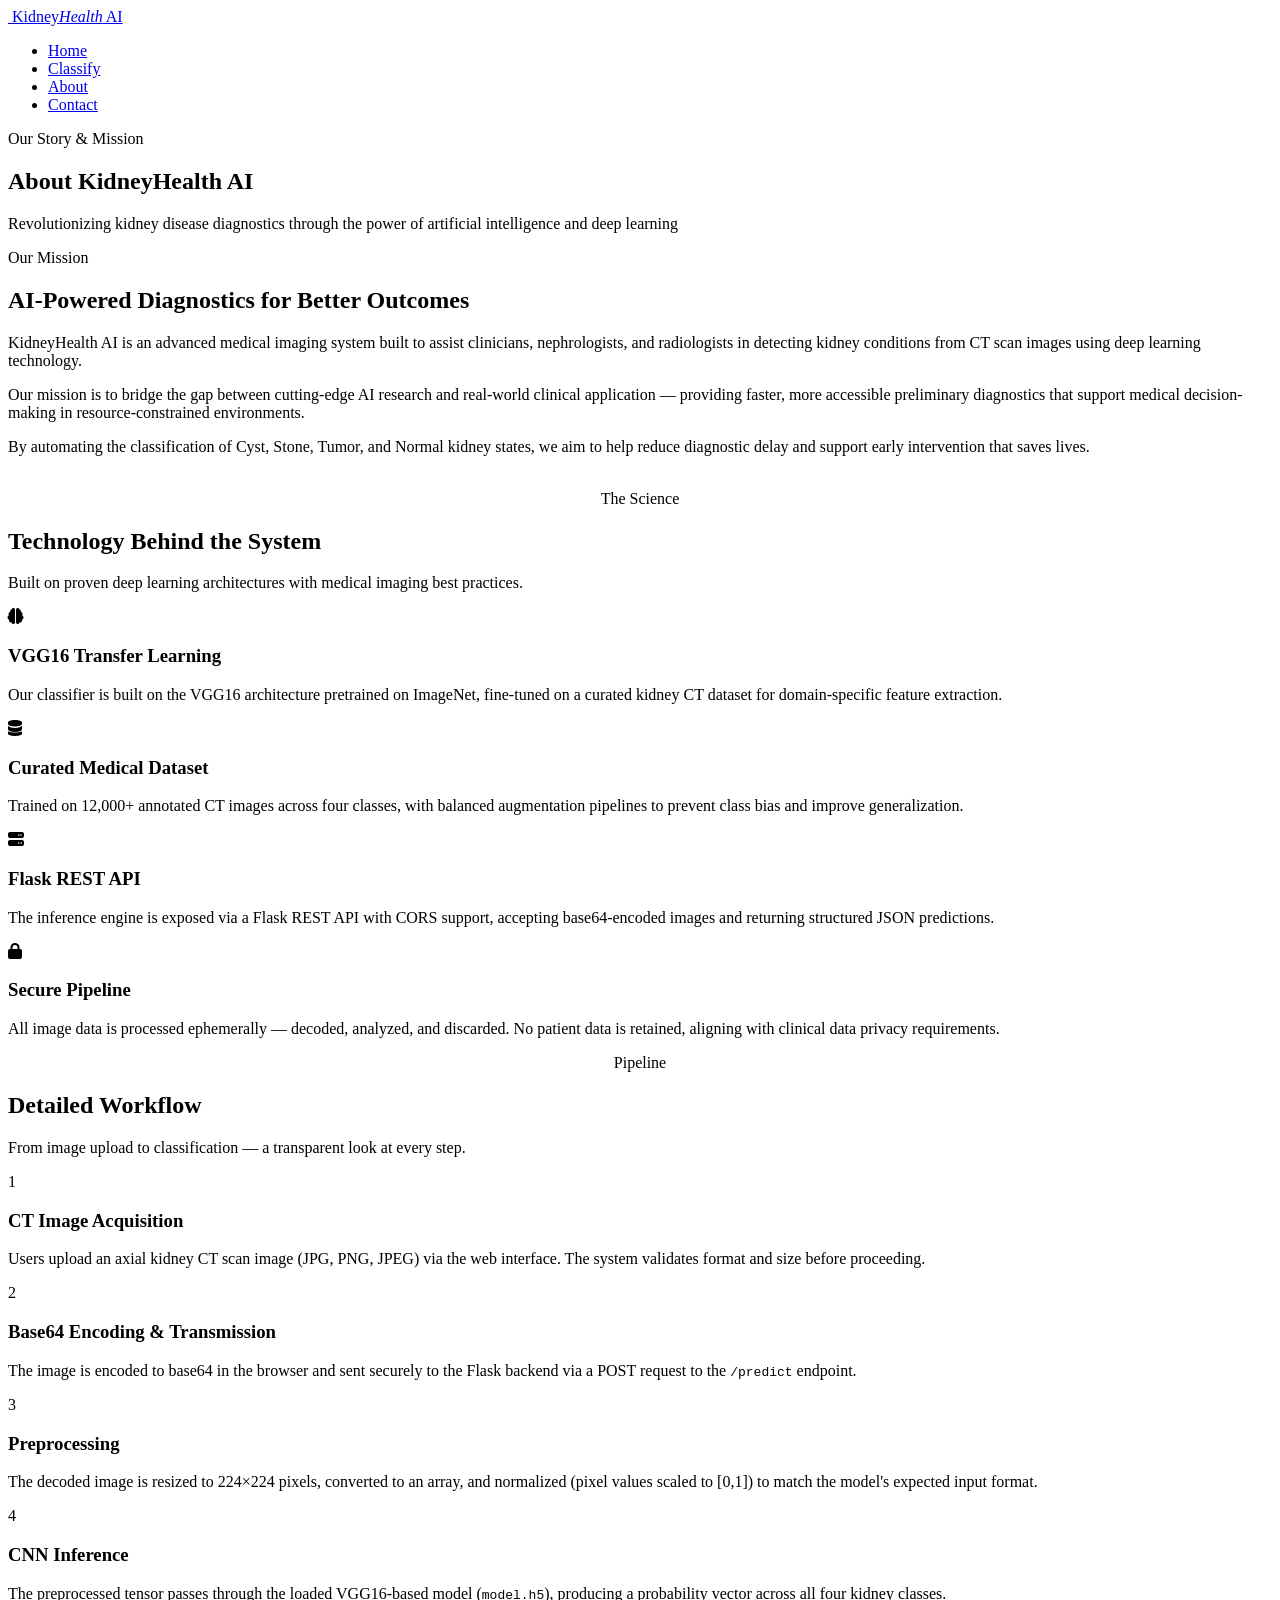
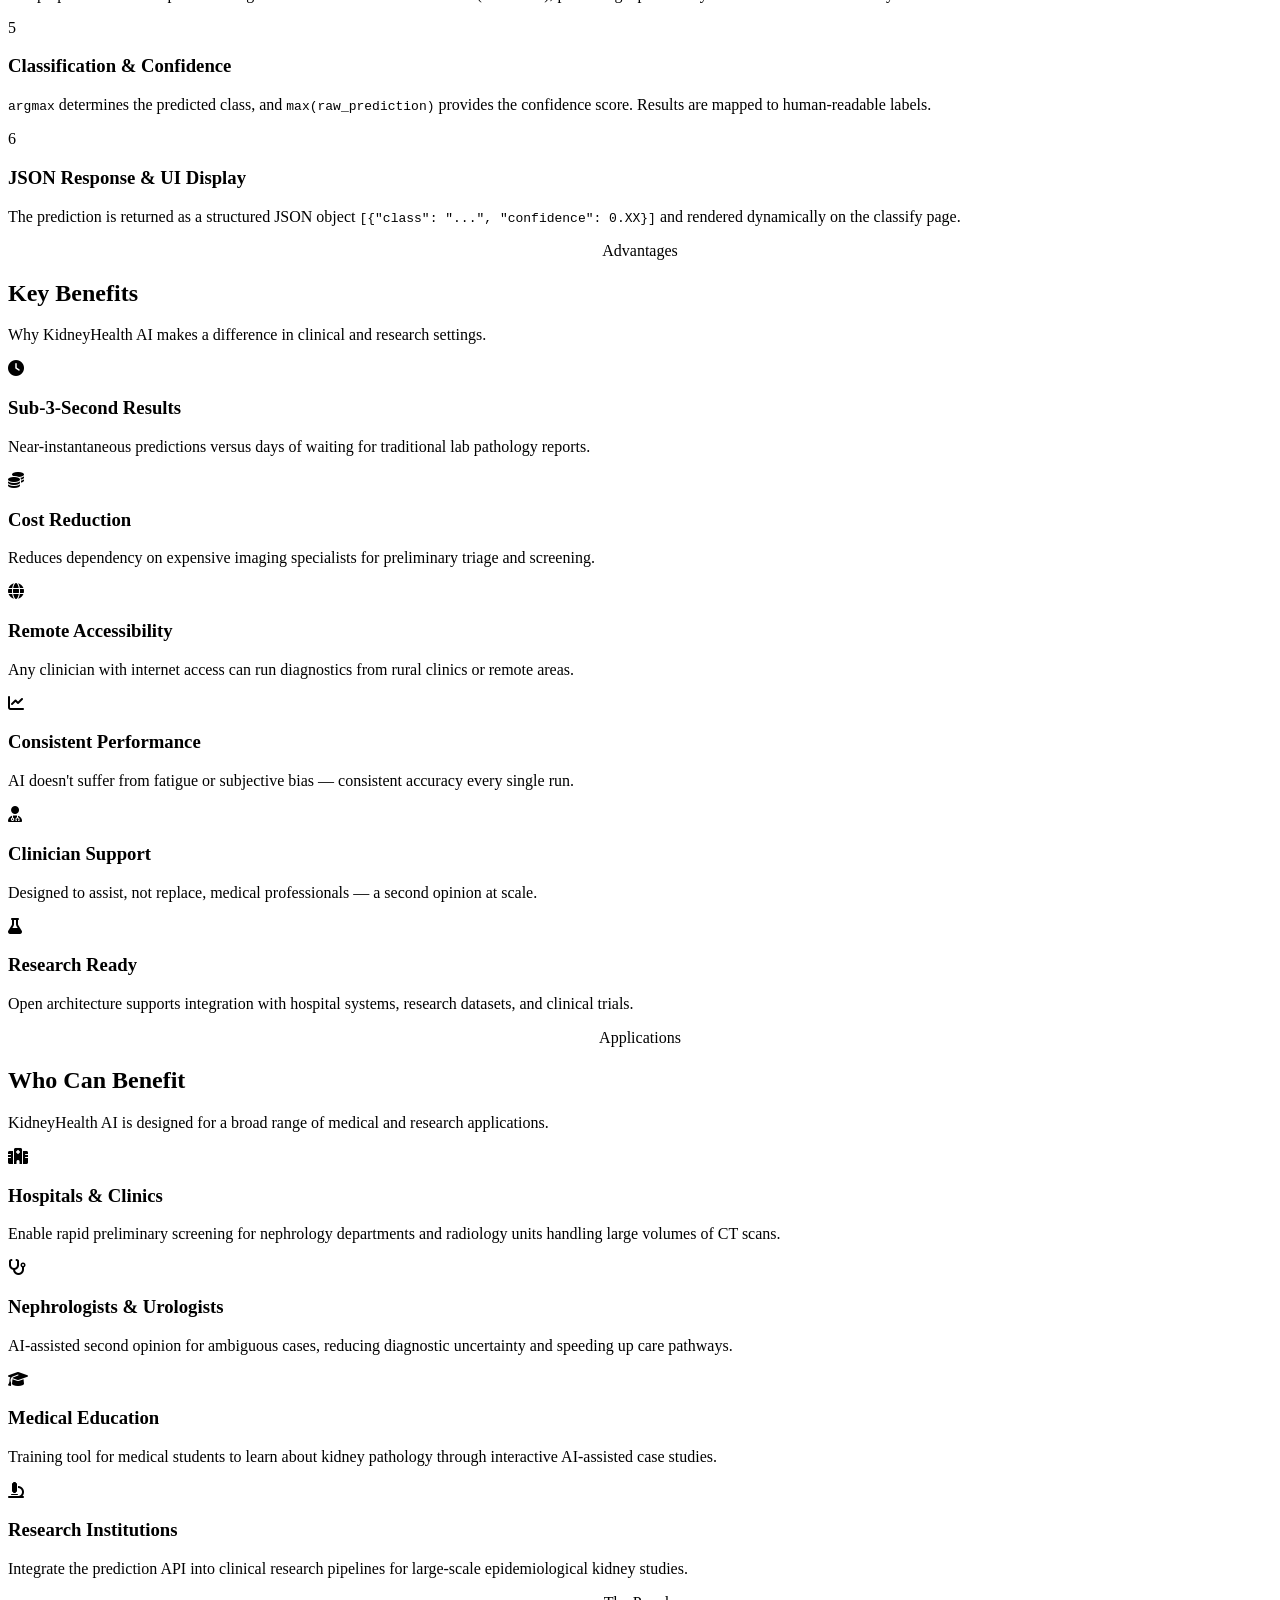
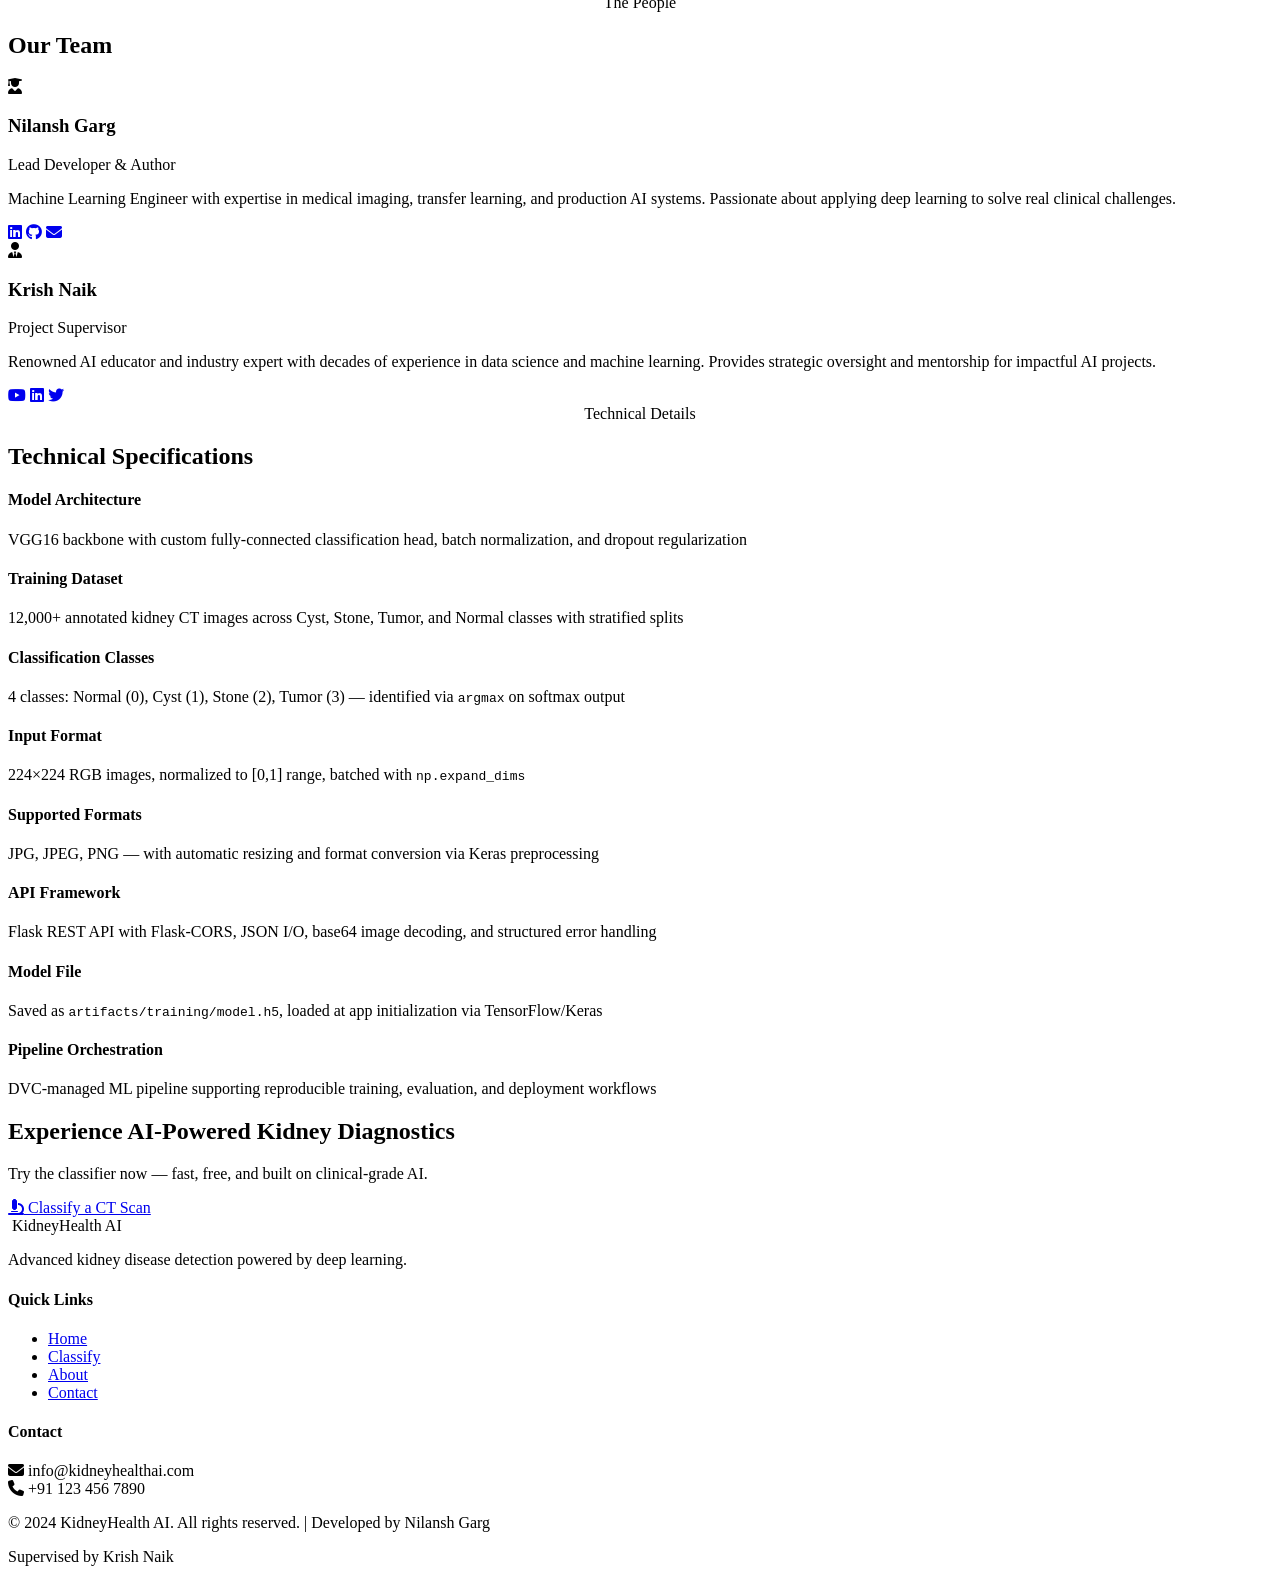
==== templates/about.html @ 237ac58f "app copied from another repo of my project" ====
<!DOCTYPE html>
<html lang="en">
<head>
    <meta charset="UTF-8">
    <meta name="viewport" content="width=device-width, initial-scale=1.0">
    <meta http-equiv="X-UA-Compatible" content="ie=edge">
    <title>About | KidneyHealth AI</title>
    <link rel="stylesheet" href="static/css/style.css">
    <link rel="stylesheet" href="https://cdnjs.cloudflare.com/ajax/libs/font-awesome/6.4.0/css/all.min.css">
</head>
<body>

    <!-- Navigation -->
    <nav class="navbar">
        <div class="container">
            <a href="/" class="nav-brand">
                <i class="fas fa-kidneys"></i>
                <span>Kidney<em>Health</em> AI</span>
            </a>
            <ul class="nav-menu">
                <li><a href="/">Home</a></li>
                <li><a href="/classify">Classify</a></li>
                <li><a href="/about" class="active">About</a></li>
                <li><a href="/contact">Contact</a></li>
            </ul>
            <div class="hamburger">
                <span></span><span></span><span></span>
            </div>
        </div>
    </nav>

    <!-- About Hero -->
    <section class="about-hero">
        <div class="container">
            <span class="section-label" style="color:var(--accent);display:block;margin-bottom:1rem;">Our Story & Mission</span>
            <h1>About KidneyHealth AI</h1>
            <p>Revolutionizing kidney disease diagnostics through the power of artificial intelligence and deep learning</p>
        </div>
    </section>

    <!-- Mission -->
    <section class="mission-section">
        <div class="container">
            <div class="mission-grid">
                <div class="mission-content">
                    <span class="section-label">Our Mission</span>
                    <h2>AI-Powered Diagnostics for Better Outcomes</h2>
                    <p>KidneyHealth AI is an advanced medical imaging system built to assist clinicians, nephrologists, and radiologists in detecting kidney conditions from CT scan images using deep learning technology.</p>
                    <p>Our mission is to bridge the gap between cutting-edge AI research and real-world clinical application — providing faster, more accessible preliminary diagnostics that support medical decision-making in resource-constrained environments.</p>
                    <p>By automating the classification of Cyst, Stone, Tumor, and Normal kidney states, we aim to help reduce diagnostic delay and support early intervention that saves lives.</p>
                </div>
                <div class="mission-image">
                    <div class="icon-showcase">
                        <i class="fas fa-kidneys"></i>
                    </div>
                </div>
            </div>
        </div>
    </section>

    <!-- Technology -->
    <section class="technology-section">
        <div class="container">
            <span class="section-label" style="display:block;text-align:center;">The Science</span>
            <h2 class="section-title">Technology Behind the System</h2>
            <p class="section-subtitle">Built on proven deep learning architectures with medical imaging best practices.</p>
            <div class="tech-grid">
                <div class="tech-card">
                    <div class="tech-icon"><i class="fas fa-brain"></i></div>
                    <h3>VGG16 Transfer Learning</h3>
                    <p>Our classifier is built on the VGG16 architecture pretrained on ImageNet, fine-tuned on a curated kidney CT dataset for domain-specific feature extraction.</p>
                </div>
                <div class="tech-card">
                    <div class="tech-icon"><i class="fas fa-database"></i></div>
                    <h3>Curated Medical Dataset</h3>
                    <p>Trained on 12,000+ annotated CT images across four classes, with balanced augmentation pipelines to prevent class bias and improve generalization.</p>
                </div>
                <div class="tech-card">
                    <div class="tech-icon"><i class="fas fa-server"></i></div>
                    <h3>Flask REST API</h3>
                    <p>The inference engine is exposed via a Flask REST API with CORS support, accepting base64-encoded images and returning structured JSON predictions.</p>
                </div>
                <div class="tech-card">
                    <div class="tech-icon"><i class="fas fa-lock"></i></div>
                    <h3>Secure Pipeline</h3>
                    <p>All image data is processed ephemerally — decoded, analyzed, and discarded. No patient data is retained, aligning with clinical data privacy requirements.</p>
                </div>
            </div>
        </div>
    </section>

    <!-- Detailed Workflow -->
    <section class="detailed-workflow">
        <div class="container">
            <span class="section-label" style="display:block;text-align:center;">Pipeline</span>
            <h2 class="section-title">Detailed Workflow</h2>
            <p class="section-subtitle">From image upload to classification — a transparent look at every step.</p>
            <div class="workflow-timeline">
                <div class="timeline-item">
                    <div class="timeline-marker">1</div>
                    <div class="timeline-content">
                        <h3>CT Image Acquisition</h3>
                        <p>Users upload an axial kidney CT scan image (JPG, PNG, JPEG) via the web interface. The system validates format and size before proceeding.</p>
                    </div>
                </div>
                <div class="timeline-item">
                    <div class="timeline-marker">2</div>
                    <div class="timeline-content">
                        <h3>Base64 Encoding & Transmission</h3>
                        <p>The image is encoded to base64 in the browser and sent securely to the Flask backend via a POST request to the <code>/predict</code> endpoint.</p>
                    </div>
                </div>
                <div class="timeline-item">
                    <div class="timeline-marker">3</div>
                    <div class="timeline-content">
                        <h3>Preprocessing</h3>
                        <p>The decoded image is resized to 224×224 pixels, converted to an array, and normalized (pixel values scaled to [0,1]) to match the model's expected input format.</p>
                    </div>
                </div>
                <div class="timeline-item">
                    <div class="timeline-marker">4</div>
                    <div class="timeline-content">
                        <h3>CNN Inference</h3>
                        <p>The preprocessed tensor passes through the loaded VGG16-based model (<code>model.h5</code>), producing a probability vector across all four kidney classes.</p>
                    </div>
                </div>
                <div class="timeline-item">
                    <div class="timeline-marker">5</div>
                    <div class="timeline-content">
                        <h3>Classification & Confidence</h3>
                        <p><code>argmax</code> determines the predicted class, and <code>max(raw_prediction)</code> provides the confidence score. Results are mapped to human-readable labels.</p>
                    </div>
                </div>
                <div class="timeline-item">
                    <div class="timeline-marker">6</div>
                    <div class="timeline-content">
                        <h3>JSON Response & UI Display</h3>
                        <p>The prediction is returned as a structured JSON object <code>[{"class": "...", "confidence": 0.XX}]</code> and rendered dynamically on the classify page.</p>
                    </div>
                </div>
            </div>
        </div>
    </section>

    <!-- Benefits -->
    <section class="benefits-section">
        <div class="container">
            <span class="section-label" style="display:block;text-align:center;">Advantages</span>
            <h2 class="section-title">Key Benefits</h2>
            <p class="section-subtitle">Why KidneyHealth AI makes a difference in clinical and research settings.</p>
            <div class="benefits-grid">
                <div class="benefit-card">
                    <i class="fas fa-clock"></i>
                    <h3>Sub-3-Second Results</h3>
                    <p>Near-instantaneous predictions versus days of waiting for traditional lab pathology reports.</p>
                </div>
                <div class="benefit-card">
                    <i class="fas fa-coins"></i>
                    <h3>Cost Reduction</h3>
                    <p>Reduces dependency on expensive imaging specialists for preliminary triage and screening.</p>
                </div>
                <div class="benefit-card">
                    <i class="fas fa-globe"></i>
                    <h3>Remote Accessibility</h3>
                    <p>Any clinician with internet access can run diagnostics from rural clinics or remote areas.</p>
                </div>
                <div class="benefit-card">
                    <i class="fas fa-chart-line"></i>
                    <h3>Consistent Performance</h3>
                    <p>AI doesn't suffer from fatigue or subjective bias — consistent accuracy every single run.</p>
                </div>
                <div class="benefit-card">
                    <i class="fas fa-user-md"></i>
                    <h3>Clinician Support</h3>
                    <p>Designed to assist, not replace, medical professionals — a second opinion at scale.</p>
                </div>
                <div class="benefit-card">
                    <i class="fas fa-flask"></i>
                    <h3>Research Ready</h3>
                    <p>Open architecture supports integration with hospital systems, research datasets, and clinical trials.</p>
                </div>
            </div>
        </div>
    </section>

    <!-- Use Cases -->
    <section class="use-cases">
        <div class="container">
            <span class="section-label" style="display:block;text-align:center;">Applications</span>
            <h2 class="section-title">Who Can Benefit</h2>
            <p class="section-subtitle">KidneyHealth AI is designed for a broad range of medical and research applications.</p>
            <div class="use-cases-grid">
                <div class="use-case-card">
                    <div class="use-case-icon"><i class="fas fa-hospital"></i></div>
                    <h3>Hospitals & Clinics</h3>
                    <p>Enable rapid preliminary screening for nephrology departments and radiology units handling large volumes of CT scans.</p>
                </div>
                <div class="use-case-card">
                    <div class="use-case-icon"><i class="fas fa-stethoscope"></i></div>
                    <h3>Nephrologists & Urologists</h3>
                    <p>AI-assisted second opinion for ambiguous cases, reducing diagnostic uncertainty and speeding up care pathways.</p>
                </div>
                <div class="use-case-card">
                    <div class="use-case-icon"><i class="fas fa-graduation-cap"></i></div>
                    <h3>Medical Education</h3>
                    <p>Training tool for medical students to learn about kidney pathology through interactive AI-assisted case studies.</p>
                </div>
                <div class="use-case-card">
                    <div class="use-case-icon"><i class="fas fa-microscope"></i></div>
                    <h3>Research Institutions</h3>
                    <p>Integrate the prediction API into clinical research pipelines for large-scale epidemiological kidney studies.</p>
                </div>
            </div>
        </div>
    </section>

    <!-- Team -->
    <section class="team-section">
        <div class="container">
            <span class="section-label" style="display:block;text-align:center;">The People</span>
            <h2 class="section-title">Our Team</h2>
            <div class="team-grid">
                <div class="team-card">
                    <div class="team-avatar"><i class="fas fa-user-graduate"></i></div>
                    <h3>Nilansh Garg</h3>
                    <p class="team-role">Lead Developer & Author</p>
                    <p class="team-bio">Machine Learning Engineer with expertise in medical imaging, transfer learning, and production AI systems. Passionate about applying deep learning to solve real clinical challenges.</p>
                    <div class="team-social">
                        <a href="#" title="LinkedIn"><i class="fab fa-linkedin"></i></a>
                        <a href="#" title="GitHub"><i class="fab fa-github"></i></a>
                        <a href="#" title="Email"><i class="fas fa-envelope"></i></a>
                    </div>
                </div>
                <div class="team-card">
                    <div class="team-avatar"><i class="fas fa-user-tie"></i></div>
                    <h3>Krish Naik</h3>
                    <p class="team-role">Project Supervisor</p>
                    <p class="team-bio">Renowned AI educator and industry expert with decades of experience in data science and machine learning. Provides strategic oversight and mentorship for impactful AI projects.</p>
                    <div class="team-social">
                        <a href="#" title="YouTube"><i class="fab fa-youtube"></i></a>
                        <a href="#" title="LinkedIn"><i class="fab fa-linkedin"></i></a>
                        <a href="#" title="Twitter"><i class="fab fa-twitter"></i></a>
                    </div>
                </div>
            </div>
        </div>
    </section>

    <!-- Technical Specifications -->
    <section class="specs-section">
        <div class="container">
            <span class="section-label" style="display:block;text-align:center;">Technical Details</span>
            <h2 class="section-title">Technical Specifications</h2>
            <div class="specs-grid">
                <div class="spec-item">
                    <h4>Model Architecture</h4>
                    <p>VGG16 backbone with custom fully-connected classification head, batch normalization, and dropout regularization</p>
                </div>
                <div class="spec-item">
                    <h4>Training Dataset</h4>
                    <p>12,000+ annotated kidney CT images across Cyst, Stone, Tumor, and Normal classes with stratified splits</p>
                </div>
                <div class="spec-item">
                    <h4>Classification Classes</h4>
                    <p>4 classes: Normal (0), Cyst (1), Stone (2), Tumor (3) — identified via <code>argmax</code> on softmax output</p>
                </div>
                <div class="spec-item">
                    <h4>Input Format</h4>
                    <p>224×224 RGB images, normalized to [0,1] range, batched with <code>np.expand_dims</code></p>
                </div>
                <div class="spec-item">
                    <h4>Supported Formats</h4>
                    <p>JPG, JPEG, PNG — with automatic resizing and format conversion via Keras preprocessing</p>
                </div>
                <div class="spec-item">
                    <h4>API Framework</h4>
                    <p>Flask REST API with Flask-CORS, JSON I/O, base64 image decoding, and structured error handling</p>
                </div>
                <div class="spec-item">
                    <h4>Model File</h4>
                    <p>Saved as <code>artifacts/training/model.h5</code>, loaded at app initialization via TensorFlow/Keras</p>
                </div>
                <div class="spec-item">
                    <h4>Pipeline Orchestration</h4>
                    <p>DVC-managed ML pipeline supporting reproducible training, evaluation, and deployment workflows</p>
                </div>
            </div>
        </div>
    </section>

    <!-- CTA -->
    <section class="cta">
        <div class="container">
            <h2>Experience AI-Powered Kidney Diagnostics</h2>
            <p>Try the classifier now — fast, free, and built on clinical-grade AI.</p>
            <a href="/classify" class="btn btn-primary btn-large">
                <i class="fas fa-microscope"></i> Classify a CT Scan
            </a>
        </div>
    </section>

    <!-- Footer -->
    <footer class="footer">
        <div class="container">
            <div class="footer-content">
                <div class="footer-section">
                    <div class="footer-brand">
                        <i class="fas fa-kidneys"></i> KidneyHealth AI
                    </div>
                    <p>Advanced kidney disease detection powered by deep learning.</p>
                </div>
                <div class="footer-section">
                    <h4>Quick Links</h4>
                    <ul>
                        <li><a href="/">Home</a></li>
                        <li><a href="/classify">Classify</a></li>
                        <li><a href="/about">About</a></li>
                        <li><a href="/contact">Contact</a></li>
                    </ul>
                </div>
                <div class="footer-section">
                    <h4>Contact</h4>
                    <div class="contact-line"><i class="fas fa-envelope"></i> info@kidneyhealthai.com</div>
                    <div class="contact-line"><i class="fas fa-phone"></i> +91 123 456 7890</div>
                </div>
            </div>
            <div class="footer-bottom">
                <p>&copy; 2024 KidneyHealth AI. All rights reserved. | Developed by Nilansh Garg</p>
                <p>Supervised by Krish Naik</p>
            </div>
        </div>
    </footer>

    <script src="static/js/main.js"></script>
</body>
</html>
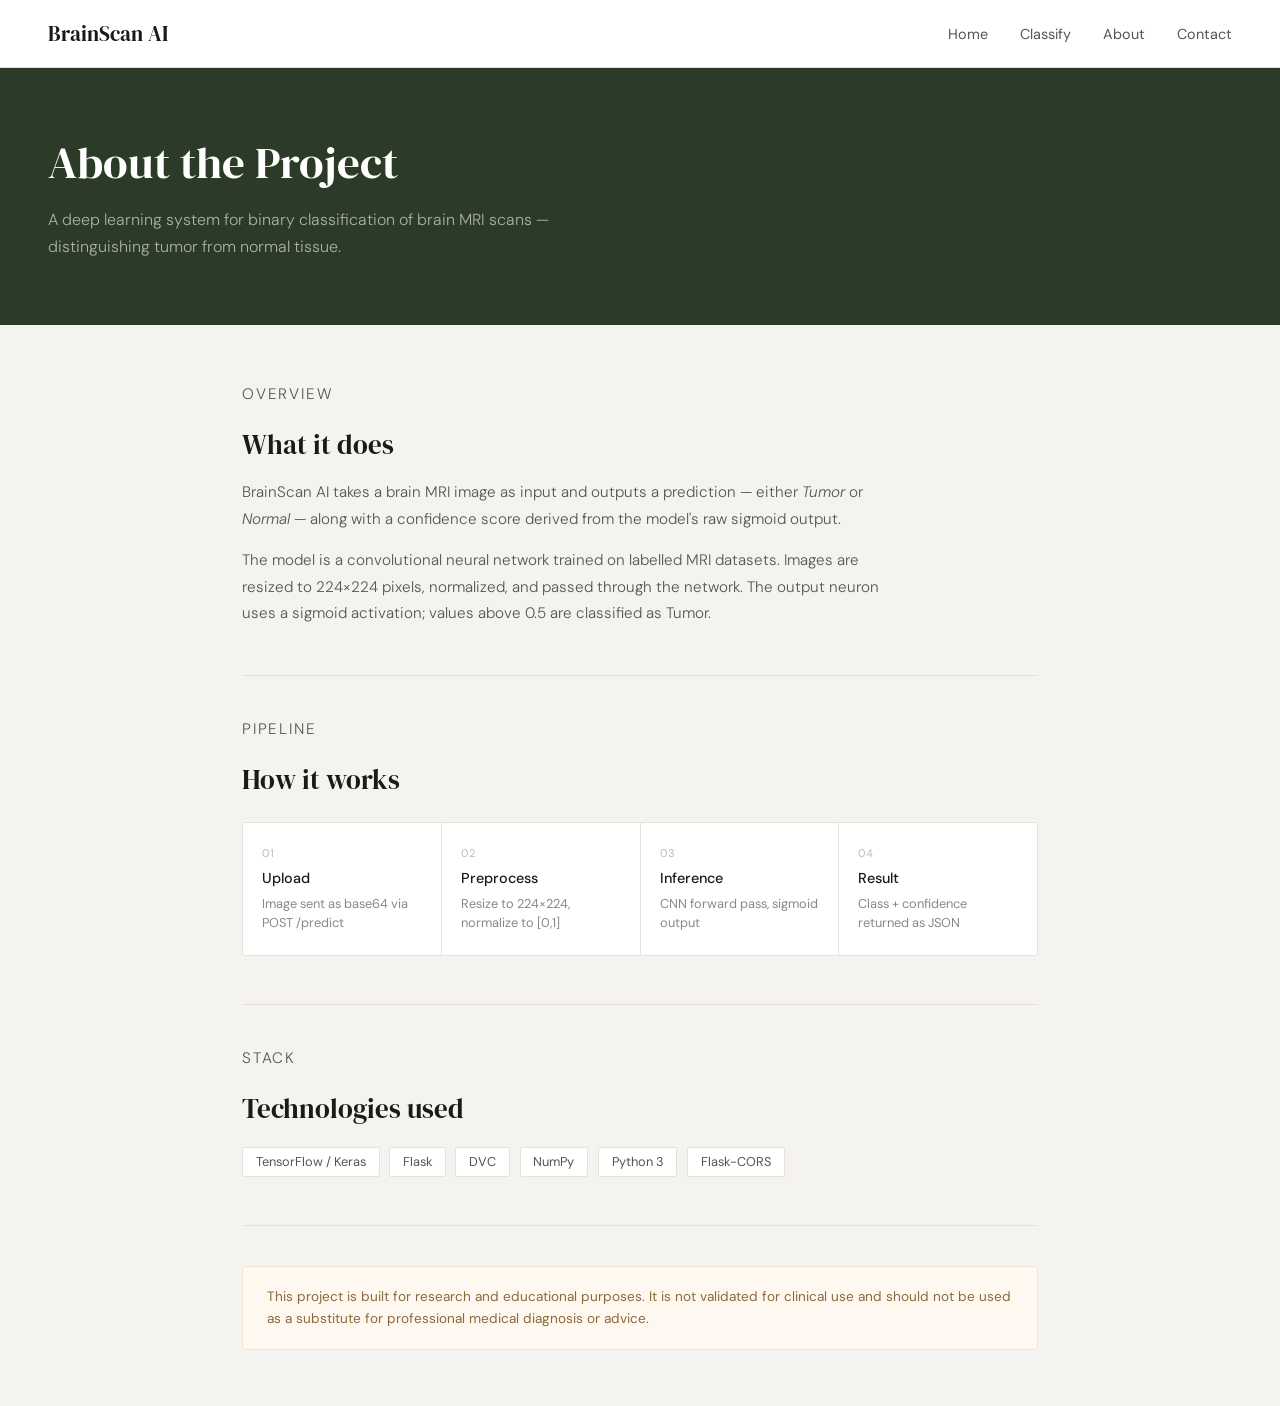
==== commit c0e0ea47: "new interface added" ====
--- a/templates/about.html
+++ b/templates/about.html
@@ -1,336 +1,254 @@
 <!DOCTYPE html>
 <html lang="en">
 <head>
-    <meta charset="UTF-8">
-    <meta name="viewport" content="width=device-width, initial-scale=1.0">
-    <meta http-equiv="X-UA-Compatible" content="ie=edge">
-    <title>About | KidneyHealth AI</title>
-    <link rel="stylesheet" href="static/css/style.css">
-    <link rel="stylesheet" href="https://cdnjs.cloudflare.com/ajax/libs/font-awesome/6.4.0/css/all.min.css">
+<meta charset="UTF-8">
+<meta name="viewport" content="width=device-width, initial-scale=1.0">
+<title>About &mdash; BrainScan AI</title>
+<link href="https://fonts.googleapis.com/css2?family=DM+Serif+Display:ital@0;1&family=DM+Sans:wght@300;400;500&display=swap" rel="stylesheet">
+<style>
+  * { margin: 0; padding: 0; box-sizing: border-box; }
+
+  body {
+    font-family: 'DM Sans', sans-serif;
+    background: #f5f3ef;
+    color: #1a1a1a;
+    min-height: 100vh;
+  }
+
+  nav {
+    display: flex;
+    justify-content: space-between;
+    align-items: center;
+    padding: 1.2rem 3rem;
+    background: #fff;
+    border-bottom: 1px solid #e5e2db;
+  }
+
+  .logo {
+    font-family: 'DM Serif Display', serif;
+    font-size: 1.3rem;
+    color: #1a1a1a;
+    text-decoration: none;
+  }
+
+  nav ul {
+    list-style: none;
+    display: flex;
+    gap: 2rem;
+  }
+
+  nav ul a {
+    text-decoration: none;
+    color: #555;
+    font-size: 0.9rem;
+    transition: color 0.2s;
+  }
+
+  nav ul a:hover { color: #1a1a1a; }
+
+  .hero-strip {
+    background: #2c3a28;
+    color: #fff;
+    padding: 4rem 3rem;
+  }
+
+  .hero-strip h2 {
+    font-family: 'DM Serif Display', serif;
+    font-size: 2.8rem;
+    font-weight: 400;
+    margin-bottom: 0.8rem;
+  }
+
+  .hero-strip p {
+    font-size: 1rem;
+    color: rgba(255,255,255,0.6);
+    font-weight: 300;
+    max-width: 520px;
+    line-height: 1.7;
+  }
+
+  .content {
+    max-width: 860px;
+    margin: 0 auto;
+    padding: 3.5rem 2rem;
+  }
+
+  .section {
+    margin-bottom: 3rem;
+  }
+
+  .section-label {
+    font-size: 0.72rem;
+    letter-spacing: 0.12em;
+    text-transform: uppercase;
+    color: #aaa;
+    margin-bottom: 1.2rem;
+  }
+
+  .section h3 {
+    font-family: 'DM Serif Display', serif;
+    font-size: 1.7rem;
+    font-weight: 400;
+    margin-bottom: 1rem;
+  }
+
+  .section p {
+    font-size: 0.95rem;
+    color: #555;
+    line-height: 1.75;
+    font-weight: 300;
+    max-width: 640px;
+  }
+
+  .section p + p {
+    margin-top: 0.9rem;
+  }
+
+  hr {
+    border: none;
+    border-top: 1px solid #e5e2db;
+    margin: 2.5rem 0;
+  }
+
+  .pipeline {
+    display: grid;
+    grid-template-columns: repeat(4, 1fr);
+    gap: 1px;
+    background: #e5e2db;
+    border: 1px solid #e5e2db;
+    border-radius: 4px;
+    overflow: hidden;
+    margin-top: 1.5rem;
+  }
+
+  .pipe-step {
+    background: #fff;
+    padding: 1.4rem 1.2rem;
+  }
+
+  .pipe-num {
+    font-size: 0.7rem;
+    color: #bbb;
+    letter-spacing: 0.08em;
+    margin-bottom: 0.6rem;
+  }
+
+  .pipe-name {
+    font-size: 0.9rem;
+    font-weight: 500;
+    margin-bottom: 0.4rem;
+  }
+
+  .pipe-desc {
+    font-size: 0.8rem;
+    color: #888;
+    line-height: 1.5;
+  }
+
+  .tech-stack {
+    display: flex;
+    flex-wrap: wrap;
+    gap: 0.6rem;
+    margin-top: 1.2rem;
+  }
+
+  .tech-tag {
+    font-size: 0.8rem;
+    padding: 0.35rem 0.8rem;
+    background: #fff;
+    border: 1px solid #e5e2db;
+    border-radius: 2px;
+    color: #555;
+  }
+
+  .disclaimer {
+    background: #fff8f0;
+    border: 1px solid #f0e4cc;
+    border-radius: 4px;
+    padding: 1.2rem 1.5rem;
+    font-size: 0.85rem;
+    color: #8a6a3a;
+    line-height: 1.6;
+  }
+</style>
 </head>
 <body>
 
-    <!-- Navigation -->
-    <nav class="navbar">
-        <div class="container">
-            <a href="/" class="nav-brand">
-                <i class="fas fa-kidneys"></i>
-                <span>Kidney<em>Health</em> AI</span>
-            </a>
-            <ul class="nav-menu">
-                <li><a href="/">Home</a></li>
-                <li><a href="/classify">Classify</a></li>
-                <li><a href="/about" class="active">About</a></li>
-                <li><a href="/contact">Contact</a></li>
-            </ul>
-            <div class="hamburger">
-                <span></span><span></span><span></span>
-            </div>
-        </div>
-    </nav>
-
-    <!-- About Hero -->
-    <section class="about-hero">
-        <div class="container">
-            <span class="section-label" style="color:var(--accent);display:block;margin-bottom:1rem;">Our Story & Mission</span>
-            <h1>About KidneyHealth AI</h1>
-            <p>Revolutionizing kidney disease diagnostics through the power of artificial intelligence and deep learning</p>
-        </div>
-    </section>
-
-    <!-- Mission -->
-    <section class="mission-section">
-        <div class="container">
-            <div class="mission-grid">
-                <div class="mission-content">
-                    <span class="section-label">Our Mission</span>
-                    <h2>AI-Powered Diagnostics for Better Outcomes</h2>
-                    <p>KidneyHealth AI is an advanced medical imaging system built to assist clinicians, nephrologists, and radiologists in detecting kidney conditions from CT scan images using deep learning technology.</p>
-                    <p>Our mission is to bridge the gap between cutting-edge AI research and real-world clinical application — providing faster, more accessible preliminary diagnostics that support medical decision-making in resource-constrained environments.</p>
-                    <p>By automating the classification of Cyst, Stone, Tumor, and Normal kidney states, we aim to help reduce diagnostic delay and support early intervention that saves lives.</p>
-                </div>
-                <div class="mission-image">
-                    <div class="icon-showcase">
-                        <i class="fas fa-kidneys"></i>
-                    </div>
-                </div>
-            </div>
-        </div>
-    </section>
-
-    <!-- Technology -->
-    <section class="technology-section">
-        <div class="container">
-            <span class="section-label" style="display:block;text-align:center;">The Science</span>
-            <h2 class="section-title">Technology Behind the System</h2>
-            <p class="section-subtitle">Built on proven deep learning architectures with medical imaging best practices.</p>
-            <div class="tech-grid">
-                <div class="tech-card">
-                    <div class="tech-icon"><i class="fas fa-brain"></i></div>
-                    <h3>VGG16 Transfer Learning</h3>
-                    <p>Our classifier is built on the VGG16 architecture pretrained on ImageNet, fine-tuned on a curated kidney CT dataset for domain-specific feature extraction.</p>
-                </div>
-                <div class="tech-card">
-                    <div class="tech-icon"><i class="fas fa-database"></i></div>
-                    <h3>Curated Medical Dataset</h3>
-                    <p>Trained on 12,000+ annotated CT images across four classes, with balanced augmentation pipelines to prevent class bias and improve generalization.</p>
-                </div>
-                <div class="tech-card">
-                    <div class="tech-icon"><i class="fas fa-server"></i></div>
-                    <h3>Flask REST API</h3>
-                    <p>The inference engine is exposed via a Flask REST API with CORS support, accepting base64-encoded images and returning structured JSON predictions.</p>
-                </div>
-                <div class="tech-card">
-                    <div class="tech-icon"><i class="fas fa-lock"></i></div>
-                    <h3>Secure Pipeline</h3>
-                    <p>All image data is processed ephemerally — decoded, analyzed, and discarded. No patient data is retained, aligning with clinical data privacy requirements.</p>
-                </div>
-            </div>
-        </div>
-    </section>
-
-    <!-- Detailed Workflow -->
-    <section class="detailed-workflow">
-        <div class="container">
-            <span class="section-label" style="display:block;text-align:center;">Pipeline</span>
-            <h2 class="section-title">Detailed Workflow</h2>
-            <p class="section-subtitle">From image upload to classification — a transparent look at every step.</p>
-            <div class="workflow-timeline">
-                <div class="timeline-item">
-                    <div class="timeline-marker">1</div>
-                    <div class="timeline-content">
-                        <h3>CT Image Acquisition</h3>
-                        <p>Users upload an axial kidney CT scan image (JPG, PNG, JPEG) via the web interface. The system validates format and size before proceeding.</p>
-                    </div>
-                </div>
-                <div class="timeline-item">
-                    <div class="timeline-marker">2</div>
-                    <div class="timeline-content">
-                        <h3>Base64 Encoding & Transmission</h3>
-                        <p>The image is encoded to base64 in the browser and sent securely to the Flask backend via a POST request to the <code>/predict</code> endpoint.</p>
-                    </div>
-                </div>
-                <div class="timeline-item">
-                    <div class="timeline-marker">3</div>
-                    <div class="timeline-content">
-                        <h3>Preprocessing</h3>
-                        <p>The decoded image is resized to 224×224 pixels, converted to an array, and normalized (pixel values scaled to [0,1]) to match the model's expected input format.</p>
-                    </div>
-                </div>
-                <div class="timeline-item">
-                    <div class="timeline-marker">4</div>
-                    <div class="timeline-content">
-                        <h3>CNN Inference</h3>
-                        <p>The preprocessed tensor passes through the loaded VGG16-based model (<code>model.h5</code>), producing a probability vector across all four kidney classes.</p>
-                    </div>
-                </div>
-                <div class="timeline-item">
-                    <div class="timeline-marker">5</div>
-                    <div class="timeline-content">
-                        <h3>Classification & Confidence</h3>
-                        <p><code>argmax</code> determines the predicted class, and <code>max(raw_prediction)</code> provides the confidence score. Results are mapped to human-readable labels.</p>
-                    </div>
-                </div>
-                <div class="timeline-item">
-                    <div class="timeline-marker">6</div>
-                    <div class="timeline-content">
-                        <h3>JSON Response & UI Display</h3>
-                        <p>The prediction is returned as a structured JSON object <code>[{"class": "...", "confidence": 0.XX}]</code> and rendered dynamically on the classify page.</p>
-                    </div>
-                </div>
-            </div>
-        </div>
-    </section>
-
-    <!-- Benefits -->
-    <section class="benefits-section">
-        <div class="container">
-            <span class="section-label" style="display:block;text-align:center;">Advantages</span>
-            <h2 class="section-title">Key Benefits</h2>
-            <p class="section-subtitle">Why KidneyHealth AI makes a difference in clinical and research settings.</p>
-            <div class="benefits-grid">
-                <div class="benefit-card">
-                    <i class="fas fa-clock"></i>
-                    <h3>Sub-3-Second Results</h3>
-                    <p>Near-instantaneous predictions versus days of waiting for traditional lab pathology reports.</p>
-                </div>
-                <div class="benefit-card">
-                    <i class="fas fa-coins"></i>
-                    <h3>Cost Reduction</h3>
-                    <p>Reduces dependency on expensive imaging specialists for preliminary triage and screening.</p>
-                </div>
-                <div class="benefit-card">
-                    <i class="fas fa-globe"></i>
-                    <h3>Remote Accessibility</h3>
-                    <p>Any clinician with internet access can run diagnostics from rural clinics or remote areas.</p>
-                </div>
-                <div class="benefit-card">
-                    <i class="fas fa-chart-line"></i>
-                    <h3>Consistent Performance</h3>
-                    <p>AI doesn't suffer from fatigue or subjective bias — consistent accuracy every single run.</p>
-                </div>
-                <div class="benefit-card">
-                    <i class="fas fa-user-md"></i>
-                    <h3>Clinician Support</h3>
-                    <p>Designed to assist, not replace, medical professionals — a second opinion at scale.</p>
-                </div>
-                <div class="benefit-card">
-                    <i class="fas fa-flask"></i>
-                    <h3>Research Ready</h3>
-                    <p>Open architecture supports integration with hospital systems, research datasets, and clinical trials.</p>
-                </div>
-            </div>
-        </div>
-    </section>
-
-    <!-- Use Cases -->
-    <section class="use-cases">
-        <div class="container">
-            <span class="section-label" style="display:block;text-align:center;">Applications</span>
-            <h2 class="section-title">Who Can Benefit</h2>
-            <p class="section-subtitle">KidneyHealth AI is designed for a broad range of medical and research applications.</p>
-            <div class="use-cases-grid">
-                <div class="use-case-card">
-                    <div class="use-case-icon"><i class="fas fa-hospital"></i></div>
-                    <h3>Hospitals & Clinics</h3>
-                    <p>Enable rapid preliminary screening for nephrology departments and radiology units handling large volumes of CT scans.</p>
-                </div>
-                <div class="use-case-card">
-                    <div class="use-case-icon"><i class="fas fa-stethoscope"></i></div>
-                    <h3>Nephrologists & Urologists</h3>
-                    <p>AI-assisted second opinion for ambiguous cases, reducing diagnostic uncertainty and speeding up care pathways.</p>
-                </div>
-                <div class="use-case-card">
-                    <div class="use-case-icon"><i class="fas fa-graduation-cap"></i></div>
-                    <h3>Medical Education</h3>
-                    <p>Training tool for medical students to learn about kidney pathology through interactive AI-assisted case studies.</p>
-                </div>
-                <div class="use-case-card">
-                    <div class="use-case-icon"><i class="fas fa-microscope"></i></div>
-                    <h3>Research Institutions</h3>
-                    <p>Integrate the prediction API into clinical research pipelines for large-scale epidemiological kidney studies.</p>
-                </div>
-            </div>
-        </div>
-    </section>
-
-    <!-- Team -->
-    <section class="team-section">
-        <div class="container">
-            <span class="section-label" style="display:block;text-align:center;">The People</span>
-            <h2 class="section-title">Our Team</h2>
-            <div class="team-grid">
-                <div class="team-card">
-                    <div class="team-avatar"><i class="fas fa-user-graduate"></i></div>
-                    <h3>Nilansh Garg</h3>
-                    <p class="team-role">Lead Developer & Author</p>
-                    <p class="team-bio">Machine Learning Engineer with expertise in medical imaging, transfer learning, and production AI systems. Passionate about applying deep learning to solve real clinical challenges.</p>
-                    <div class="team-social">
-                        <a href="#" title="LinkedIn"><i class="fab fa-linkedin"></i></a>
-                        <a href="#" title="GitHub"><i class="fab fa-github"></i></a>
-                        <a href="#" title="Email"><i class="fas fa-envelope"></i></a>
-                    </div>
-                </div>
-                <div class="team-card">
-                    <div class="team-avatar"><i class="fas fa-user-tie"></i></div>
-                    <h3>Krish Naik</h3>
-                    <p class="team-role">Project Supervisor</p>
-                    <p class="team-bio">Renowned AI educator and industry expert with decades of experience in data science and machine learning. Provides strategic oversight and mentorship for impactful AI projects.</p>
-                    <div class="team-social">
-                        <a href="#" title="YouTube"><i class="fab fa-youtube"></i></a>
-                        <a href="#" title="LinkedIn"><i class="fab fa-linkedin"></i></a>
-                        <a href="#" title="Twitter"><i class="fab fa-twitter"></i></a>
-                    </div>
-                </div>
-            </div>
-        </div>
-    </section>
-
-    <!-- Technical Specifications -->
-    <section class="specs-section">
-        <div class="container">
-            <span class="section-label" style="display:block;text-align:center;">Technical Details</span>
-            <h2 class="section-title">Technical Specifications</h2>
-            <div class="specs-grid">
-                <div class="spec-item">
-                    <h4>Model Architecture</h4>
-                    <p>VGG16 backbone with custom fully-connected classification head, batch normalization, and dropout regularization</p>
-                </div>
-                <div class="spec-item">
-                    <h4>Training Dataset</h4>
-                    <p>12,000+ annotated kidney CT images across Cyst, Stone, Tumor, and Normal classes with stratified splits</p>
-                </div>
-                <div class="spec-item">
-                    <h4>Classification Classes</h4>
-                    <p>4 classes: Normal (0), Cyst (1), Stone (2), Tumor (3) — identified via <code>argmax</code> on softmax output</p>
-                </div>
-                <div class="spec-item">
-                    <h4>Input Format</h4>
-                    <p>224×224 RGB images, normalized to [0,1] range, batched with <code>np.expand_dims</code></p>
-                </div>
-                <div class="spec-item">
-                    <h4>Supported Formats</h4>
-                    <p>JPG, JPEG, PNG — with automatic resizing and format conversion via Keras preprocessing</p>
-                </div>
-                <div class="spec-item">
-                    <h4>API Framework</h4>
-                    <p>Flask REST API with Flask-CORS, JSON I/O, base64 image decoding, and structured error handling</p>
-                </div>
-                <div class="spec-item">
-                    <h4>Model File</h4>
-                    <p>Saved as <code>artifacts/training/model.h5</code>, loaded at app initialization via TensorFlow/Keras</p>
-                </div>
-                <div class="spec-item">
-                    <h4>Pipeline Orchestration</h4>
-                    <p>DVC-managed ML pipeline supporting reproducible training, evaluation, and deployment workflows</p>
-                </div>
-            </div>
-        </div>
-    </section>
-
-    <!-- CTA -->
-    <section class="cta">
-        <div class="container">
-            <h2>Experience AI-Powered Kidney Diagnostics</h2>
-            <p>Try the classifier now — fast, free, and built on clinical-grade AI.</p>
-            <a href="/classify" class="btn btn-primary btn-large">
-                <i class="fas fa-microscope"></i> Classify a CT Scan
-            </a>
-        </div>
-    </section>
-
-    <!-- Footer -->
-    <footer class="footer">
-        <div class="container">
-            <div class="footer-content">
-                <div class="footer-section">
-                    <div class="footer-brand">
-                        <i class="fas fa-kidneys"></i> KidneyHealth AI
-                    </div>
-                    <p>Advanced kidney disease detection powered by deep learning.</p>
-                </div>
-                <div class="footer-section">
-                    <h4>Quick Links</h4>
-                    <ul>
-                        <li><a href="/">Home</a></li>
-                        <li><a href="/classify">Classify</a></li>
-                        <li><a href="/about">About</a></li>
-                        <li><a href="/contact">Contact</a></li>
-                    </ul>
-                </div>
-                <div class="footer-section">
-                    <h4>Contact</h4>
-                    <div class="contact-line"><i class="fas fa-envelope"></i> info@kidneyhealthai.com</div>
-                    <div class="contact-line"><i class="fas fa-phone"></i> +91 123 456 7890</div>
-                </div>
-            </div>
-            <div class="footer-bottom">
-                <p>&copy; 2024 KidneyHealth AI. All rights reserved. | Developed by Nilansh Garg</p>
-                <p>Supervised by Krish Naik</p>
-            </div>
-        </div>
-    </footer>
-
-    <script src="static/js/main.js"></script>
+<nav>
+  <a href="/" class="logo">BrainScan AI</a>
+  <ul>
+    <li><a href="/">Home</a></li>
+    <li><a href="/classify">Classify</a></li>
+    <li><a href="/about">About</a></li>
+    <li><a href="/contact">Contact</a></li>
+  </ul>
+</nav>
+
+<div class="hero-strip">
+  <h2>About the Project</h2>
+  <p>A deep learning system for binary classification of brain MRI scans — distinguishing tumor from normal tissue.</p>
+</div>
+
+<div class="content">
+
+  <div class="section">
+    <p class="section-label">Overview</p>
+    <h3>What it does</h3>
+    <p>BrainScan AI takes a brain MRI image as input and outputs a prediction — either <em>Tumor</em> or <em>Normal</em> — along with a confidence score derived from the model's raw sigmoid output.</p>
+    <p>The model is a convolutional neural network trained on labelled MRI datasets. Images are resized to 224×224 pixels, normalized, and passed through the network. The output neuron uses a sigmoid activation; values above 0.5 are classified as Tumor.</p>
+  </div>
+
+  <hr>
+
+  <div class="section">
+    <p class="section-label">Pipeline</p>
+    <h3>How it works</h3>
+    <div class="pipeline">
+      <div class="pipe-step">
+        <div class="pipe-num">01</div>
+        <div class="pipe-name">Upload</div>
+        <div class="pipe-desc">Image sent as base64 via POST /predict</div>
+      </div>
+      <div class="pipe-step">
+        <div class="pipe-num">02</div>
+        <div class="pipe-name">Preprocess</div>
+        <div class="pipe-desc">Resize to 224×224, normalize to [0,1]</div>
+      </div>
+      <div class="pipe-step">
+        <div class="pipe-num">03</div>
+        <div class="pipe-name">Inference</div>
+        <div class="pipe-desc">CNN forward pass, sigmoid output</div>
+      </div>
+      <div class="pipe-step">
+        <div class="pipe-num">04</div>
+        <div class="pipe-name">Result</div>
+        <div class="pipe-desc">Class + confidence returned as JSON</div>
+      </div>
+    </div>
+  </div>
+
+  <hr>
+
+  <div class="section">
+    <p class="section-label">Stack</p>
+    <h3>Technologies used</h3>
+    <div class="tech-stack">
+      <span class="tech-tag">TensorFlow / Keras</span>
+      <span class="tech-tag">Flask</span>
+      <span class="tech-tag">DVC</span>
+      <span class="tech-tag">NumPy</span>
+      <span class="tech-tag">Python 3</span>
+      <span class="tech-tag">Flask-CORS</span>
+    </div>
+  </div>
+
+  <hr>
+
+  <div class="disclaimer">
+    This project is built for research and educational purposes. It is not validated for clinical use and should not be used as a substitute for professional medical diagnosis or advice.
+  </div>
+
+</div>
+
 </body>
 </html>
